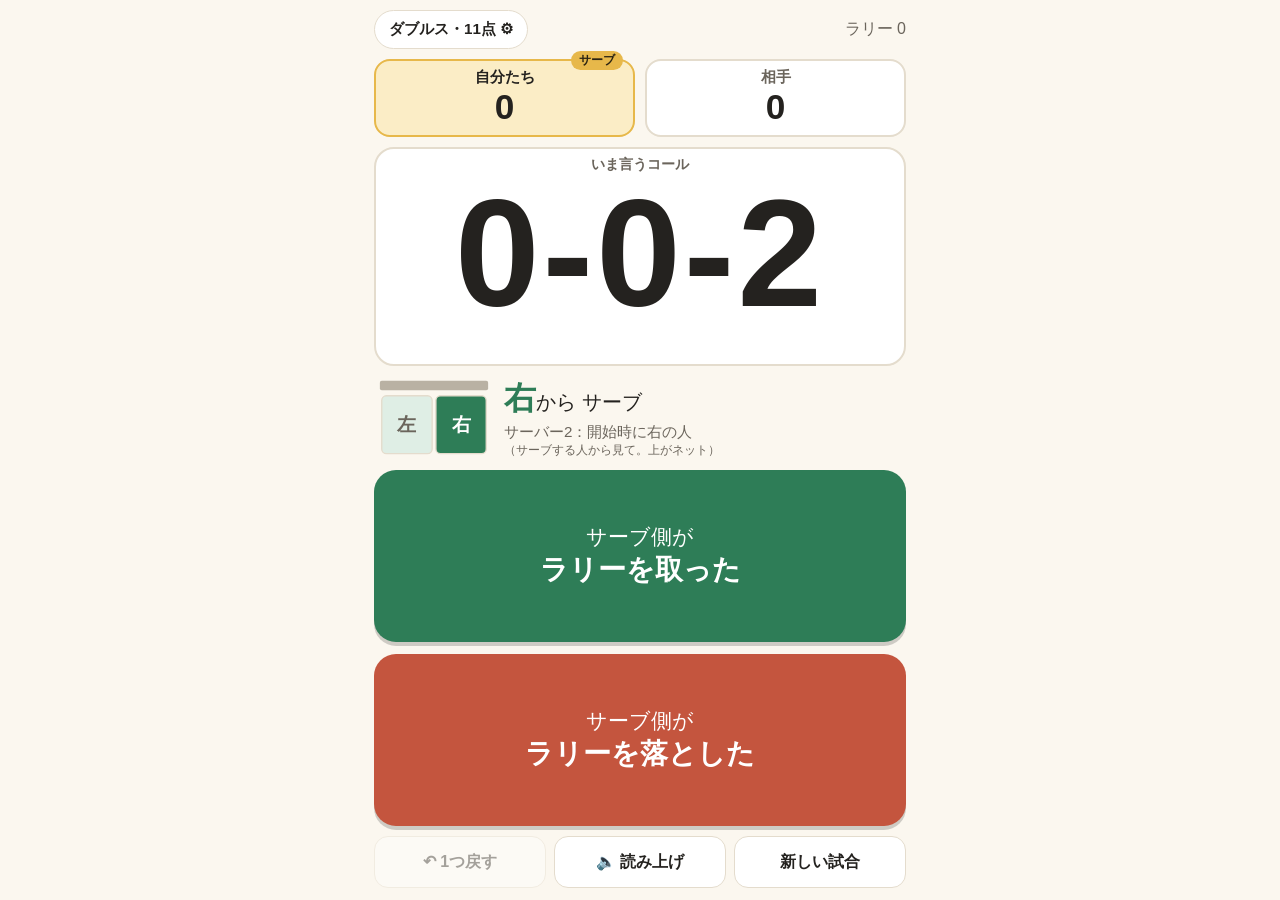
==== web/index.html @ 427618bc "Add web app screen, offline support, Pages workflow and docs Co-Authored-By: Claude Opus 5.5 <norepl" ====
<!doctype html>
<html lang="ja">
<head>
<meta charset="utf-8">
<meta name="viewport" content="width=device-width, initial-scale=1, viewport-fit=cover">
<title>得点コール</title>
<meta name="description" content="ピックルボールのサーブ前のコール（例 4-2-1）をボタンだけで数えて表示します。">
<meta name="theme-color" content="#fbf7ef">
<meta name="apple-mobile-web-app-capable" content="yes">
<meta name="mobile-web-app-capable" content="yes">
<meta name="apple-mobile-web-app-status-bar-style" content="default">
<meta name="apple-mobile-web-app-title" content="得点コール">
<meta name="format-detection" content="telephone=no">
<link rel="manifest" href="manifest.webmanifest">
<link rel="icon" href="icons/icon-192.png" type="image/png">
<link rel="apple-touch-icon" href="icons/apple-touch-icon.png">
<link rel="stylesheet" href="style.css">
</head>
<body>
<main class="app">
  <header class="top">
    <button id="rulesBtn" class="chip" type="button" aria-label="設定を開く"><span id="rulesText">ダブルス・11点</span><span aria-hidden="true"> ⚙︎</span></button>
    <span id="rallyCount" class="muted">ラリー 0</span>
  </header>

  <section class="teams" aria-label="チームの点">
    <div class="team" id="team0"><span class="team-name" id="teamName0">自分たち</span><span class="team-score" id="teamScore0">0</span><span class="serve-mark" aria-hidden="true">サーブ</span></div>
    <div class="team" id="team1"><span class="team-name" id="teamName1">相手</span><span class="team-score" id="teamScore1">0</span><span class="serve-mark" aria-hidden="true">サーブ</span></div>
  </section>

  <section class="callbox" aria-live="polite">
    <div class="call-label">いま言うコール</div>
    <div id="call" class="call">0-0-2</div>
    <div id="event" class="event">&nbsp;</div>
  </section>

  <section class="serve" aria-label="サーブする位置">
    <svg class="court" viewBox="0 0 120 84" aria-hidden="true">
      <rect x="2" y="2" width="116" height="10" rx="2" class="net"/>
      <rect id="courtLeft" x="4" y="18" width="54" height="62" rx="5" class="half"/>
      <rect id="courtRight" x="62" y="18" width="54" height="62" rx="5" class="half"/>
      <text id="labelLeft" x="31" y="56" class="half-label">左</text>
      <text id="labelRight" x="89" y="56" class="half-label">右</text>
    </svg>
    <div class="serve-text">
      <div><strong id="sideText" class="side">右</strong>から サーブ</div>
      <div id="serverText" class="muted small">はじめに右にいた人</div>
      <div class="muted tiny">（サーブする人から見て。上がネット）</div>
    </div>
  </section>

  <section class="buttons">
    <button id="wonBtn" class="big won" type="button">サーブ側が<br><b>ラリーを取った</b></button>
    <button id="lostBtn" class="big lost" type="button">サーブ側が<br><b>ラリーを落とした</b></button>
  </section>

  <footer class="bottom">
    <button id="undoBtn" class="sub" type="button">↶ 1つ戻す</button>
    <button id="speakBtn" class="sub" type="button" aria-pressed="false">🔈 読み上げ</button>
    <button id="newBtn" class="sub" type="button">新しい試合</button>
  </footer>
</main>

<div id="over" class="over" hidden>
  <div class="over-card" role="dialog" aria-modal="true" aria-labelledby="overTitle">
    <div class="over-small">ゲーム終了</div>
    <div id="overTitle" class="over-title">自分たちの勝ち</div>
    <div id="overScore" class="over-score">11-7</div>
    <div class="over-actions">
      <button id="overUndo" class="sub" type="button">↶ 1つ戻す</button>
      <button id="overNew" class="sub primary" type="button">新しい試合</button>
    </div>
  </div>
</div>

<dialog id="settings" class="sheet">
  <form method="dialog" id="settingsForm">
    <h2>設定</h2>
    <fieldset>
      <legend>人数</legend>
      <label><input type="radio" name="players" value="doubles"> ダブルス</label>
      <label><input type="radio" name="players" value="singles"> シングルス</label>
    </fieldset>
    <fieldset>
      <legend>得点のしかた</legend>
      <label><input type="radio" name="scoring" value="sideout"> サーブ側だけ得点（ふつう）</label>
      <label><input type="radio" name="scoring" value="rally"> 毎ラリー得点</label>
    </fieldset>
    <fieldset>
      <legend>勝ち</legend>
      <label><input type="radio" name="target" value="11"> 11点</label>
      <label><input type="radio" name="target" value="15"> 15点</label>
      <label><input type="radio" name="target" value="21"> 21点</label>
      <div class="row-gap"></div>
      <label><input type="radio" name="winBy" value="2"> 2点差（ふつう）</label>
      <label><input type="radio" name="winBy" value="1"> 1点差</label>
    </fieldset>
    <fieldset>
      <legend>最初にサーブするのは</legend>
      <label><input type="radio" name="firstServer" value="0"> 自分たち</label>
      <label><input type="radio" name="firstServer" value="1"> 相手</label>
    </fieldset>
    <p class="note">上の設定を変えると、新しい試合になります。</p>

    <fieldset>
      <legend>読み上げ</legend>
      <label><input type="radio" name="voice" value="off"> なし</label>
      <label><input type="radio" name="voice" value="ja"> 日本語</label>
      <label><input type="radio" name="voice" value="en"> 英語</label>
    </fieldset>
    <fieldset>
      <legend>そのほか</legend>
      <label><input type="checkbox" name="vibrate"> ボタンを押したら振動</label>
      <label><input type="checkbox" name="wakeLock"> 画面を消さない</label>
      <p id="deviceNote" class="note"></p>
    </fieldset>
    <div class="sheet-actions">
      <button value="cancel" class="sub" type="submit">やめる</button>
      <button value="save" class="sub primary" type="submit">決定</button>
    </div>
    <p class="note tiny">ルールは USA Pickleball 公式ルールブック 2026年版にもとづきます。データはこの端末の中だけに保存し、外には送りません。<br>おはぎきなこ工房 <span id="version"></span></p>
  </form>
</dialog>

<script type="module" src="app.js"></script>
</body>
</html>
---- web/style.css ----
:root {
  --bg: #fbf7ef;
  --card: #ffffff;
  --text: #24221f;
  --muted: #6b655c;
  --line: #e4dccd;
  --won: #2e7d57;
  --won-press: #24664a;
  --lost: #c4553e;
  --lost-press: #a64632;
  --accent: #e7b84a;
  --accent-soft: #fbedc6;
  --court: #dfeee5;
  --court-on: #2e7d57;
  --net: #b9b1a3;
  color-scheme: light;
}
@media (prefers-color-scheme: dark) {
  :root {
    --bg: #1c1b19;
    --card: #282623;
    --text: #f6f1e7;
    --muted: #b3ab9e;
    --line: #3d3a35;
    --won: #3d9a6d;
    --won-press: #2f7d57;
    --lost: #d0644c;
    --lost-press: #b0523d;
    --accent: #e7b84a;
    --accent-soft: #4a3f22;
    --court: #2c3a32;
    --court-on: #3d9a6d;
    --net: #6b655c;
    color-scheme: dark;
  }
}

* { box-sizing: border-box; }
html, body { margin: 0; height: 100%; }
body {
  background: var(--bg);
  color: var(--text);
  font-family: -apple-system, BlinkMacSystemFont, "Hiragino Sans", "Hiragino Kaku Gothic ProN", "Yu Gothic UI", "Meiryo", sans-serif;
  -webkit-text-size-adjust: 100%;
  -webkit-tap-highlight-color: transparent;
  touch-action: manipulation;
  overscroll-behavior: none;
}
button { font: inherit; color: inherit; cursor: pointer; touch-action: manipulation; }
.muted { color: var(--muted); }
.small { font-size: 0.95rem; }
.tiny { font-size: 0.78rem; }

.app {
  display: flex;
  flex-direction: column;
  gap: 10px;
  min-height: 100dvh;
  max-width: 560px;
  margin: 0 auto;
  padding: calc(env(safe-area-inset-top) + 10px) calc(env(safe-area-inset-right) + 14px) calc(env(safe-area-inset-bottom) + 12px) calc(env(safe-area-inset-left) + 14px);
  user-select: none;
  -webkit-user-select: none;
}

.top { display: flex; justify-content: space-between; align-items: center; }
.chip {
  border: 1.5px solid var(--line);
  background: var(--card);
  border-radius: 999px;
  padding: 8px 14px;
  font-size: 0.95rem;
  font-weight: 600;
}

.teams { display: grid; grid-template-columns: 1fr 1fr; gap: 10px; }
.team {
  position: relative;
  display: flex; flex-direction: column; align-items: center;
  background: var(--card);
  border: 2px solid var(--line);
  border-radius: 16px;
  padding: 6px 8px 8px;
}
.team-name { font-size: 0.95rem; font-weight: 700; color: var(--muted); }
.team-score { font-size: 2.2rem; font-weight: 800; line-height: 1.1; font-variant-numeric: tabular-nums; }
.serve-mark {
  visibility: hidden;
  position: absolute; top: -10px; right: 10px;
  background: var(--accent); color: #2b2412;
  font-size: 0.75rem; font-weight: 800;
  border-radius: 999px; padding: 1px 8px;
}
.team.serving { border-color: var(--accent); background: var(--accent-soft); }
.team.serving .team-name { color: var(--text); }
.team.serving .serve-mark { visibility: visible; }

.callbox {
  text-align: center;
  background: var(--card);
  border: 2px solid var(--line);
  border-radius: 20px;
  padding: 6px 8px 4px;
}
.call-label { font-size: 0.9rem; font-weight: 700; color: var(--muted); }
.call {
  font-size: min(26vw, 9.5rem);
  font-weight: 800;
  line-height: 1.05;
  letter-spacing: 0.02em;
  font-variant-numeric: tabular-nums;
}
.call.long { font-size: min(21vw, 8rem); }
.event { min-height: 1.6em; font-weight: 700; color: var(--won); font-size: 1.05rem; }
.event.change { color: var(--lost); }

.serve { display: flex; align-items: center; gap: 14px; padding: 0 4px; }
.court { width: 112px; flex: none; }
.court .net { fill: var(--net); }
.court .half { fill: var(--court); stroke: var(--line); stroke-width: 1.5; }
.court .half.on { fill: var(--court-on); }
.court .half-label { font-size: 20px; font-weight: 800; text-anchor: middle; fill: var(--muted); }
.court .half-label.on { fill: #fff; }
.serve-text { font-size: 1.25rem; line-height: 1.4; }
.side { font-size: 2rem; color: var(--won); }

.buttons { display: grid; grid-template-rows: 1fr 1fr; gap: 12px; flex: 1; min-height: 260px; }
.big {
  border: none;
  border-radius: 22px;
  color: #fff;
  font-size: 1.3rem;
  line-height: 1.35;
  box-shadow: 0 4px 0 rgba(0,0,0,0.18);
}
.big b { font-size: 1.75rem; }
.big.won { background: var(--won); }
.big.lost { background: var(--lost); }
.big.won:active { background: var(--won-press); transform: translateY(2px); box-shadow: 0 2px 0 rgba(0,0,0,0.18); }
.big.lost:active { background: var(--lost-press); transform: translateY(2px); box-shadow: 0 2px 0 rgba(0,0,0,0.18); }
.big:disabled { opacity: 0.4; }

.bottom { display: grid; grid-template-columns: 1fr 1fr 1fr; gap: 8px; }
.sub {
  border: 1.5px solid var(--line);
  background: var(--card);
  border-radius: 14px;
  padding: 12px 6px;
  font-size: 1rem;
  font-weight: 700;
  min-height: 52px;
}
.sub:active { transform: translateY(1px); }
.sub:disabled { opacity: 0.4; }
.sub.primary { background: var(--won); border-color: var(--won); color: #fff; }
.sub[aria-pressed="true"] { border-color: var(--accent); background: var(--accent-soft); }

.over {
  position: fixed; inset: 0;
  background: rgba(20, 18, 15, 0.55);
  display: flex; align-items: center; justify-content: center;
  padding: 20px;
}
.over[hidden] { display: none; }
.over-card {
  background: var(--card);
  border-radius: 24px;
  padding: 24px 20px 18px;
  width: min(100%, 420px);
  text-align: center;
}
.over-small { font-weight: 700; color: var(--muted); }
.over-title { font-size: 2rem; font-weight: 800; margin: 4px 0; }
.over-score { font-size: 3.4rem; font-weight: 800; font-variant-numeric: tabular-nums; }
.over-actions { display: grid; grid-template-columns: 1fr 1fr; gap: 10px; margin-top: 14px; }

.sheet {
  border: none;
  border-radius: 22px;
  padding: 0;
  width: min(calc(100% - 24px), 520px);
  max-height: calc(100dvh - 24px);
  background: var(--card);
  color: var(--text);
}
.sheet::backdrop { background: rgba(20, 18, 15, 0.5); }
.sheet form { padding: 18px 18px 14px; }
.sheet h2 { margin: 0 0 8px; font-size: 1.3rem; }
.sheet fieldset { border: none; border-top: 1px solid var(--line); margin: 0; padding: 10px 0 8px; }
.sheet legend { font-weight: 800; padding: 0; margin-bottom: 4px; float: left; width: 100%; }
.sheet label {
  display: inline-flex; align-items: center; gap: 6px;
  margin: 4px 14px 4px 0;
  font-size: 1.05rem;
  min-height: 36px;
}
.sheet input[type="radio"], .sheet input[type="checkbox"] { width: 22px; height: 22px; accent-color: var(--won); }
.row-gap { height: 0; flex-basis: 100%; }
.note { color: var(--muted); font-size: 0.88rem; margin: 6px 0; clear: both; }
.sheet-actions { display: grid; grid-template-columns: 1fr 1fr; gap: 10px; margin: 10px 0 6px; }

@media (max-height: 640px) {
  .call { font-size: min(20vw, 6.5rem); }
  .team-score { font-size: 1.7rem; }
  .buttons { min-height: 200px; }
  .court { width: 90px; }
}
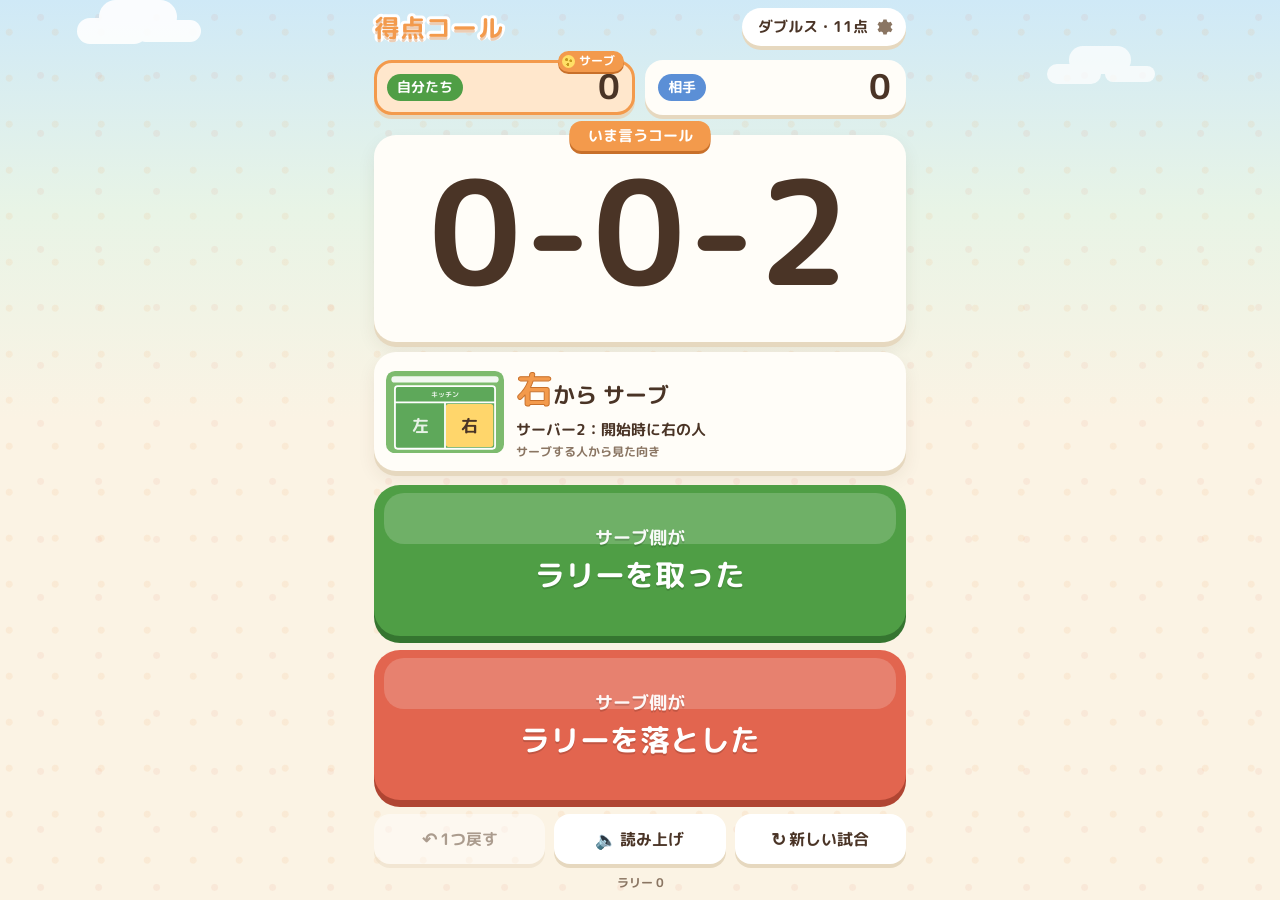
==== commit 64ea1aae: "Restyle the screen, read calls with English numbers, prepare VOICEVOX voices - Rounded font (M PLUS " ====
--- a/web/index.html
+++ b/web/index.html
@@ -5,7 +5,7 @@
 <meta name="viewport" content="width=device-width, initial-scale=1, viewport-fit=cover">
 <title>得点コール</title>
 <meta name="description" content="ピックルボールのサーブ前のコール（例 4-2-1）をボタンだけで数えて表示します。">
-<meta name="theme-color" content="#fbf7ef">
+<meta name="theme-color" content="#cfe9f7">
 <meta name="apple-mobile-web-app-capable" content="yes">
 <meta name="mobile-web-app-capable" content="yes">
 <meta name="apple-mobile-web-app-status-bar-style" content="default">
@@ -14,111 +14,151 @@
 <link rel="manifest" href="manifest.webmanifest">
 <link rel="icon" href="icons/icon-192.png" type="image/png">
 <link rel="apple-touch-icon" href="icons/apple-touch-icon.png">
+<link rel="preload" href="fonts/mplus-rounded-bold.woff2" as="font" type="font/woff2" crossorigin>
 <link rel="stylesheet" href="style.css">
 </head>
 <body>
+<div class="bg" aria-hidden="true">
+  <span class="cloud c1"></span><span class="cloud c2"></span>
+</div>
 <main class="app">
   <header class="top">
-    <button id="rulesBtn" class="chip" type="button" aria-label="設定を開く"><span id="rulesText">ダブルス・11点</span><span aria-hidden="true"> ⚙︎</span></button>
-    <span id="rallyCount" class="muted">ラリー 0</span>
+    <h1 class="logo">得点コール</h1>
+    <button id="rulesBtn" class="pill-btn" type="button" aria-label="設定を開く">
+      <span id="rulesText">ダブルス・11点</span>
+      <svg class="gear" viewBox="0 0 24 24" aria-hidden="true"><path d="M12 8.5a3.5 3.5 0 1 0 0 7 3.5 3.5 0 0 0 0-7Zm8.2 4.7-.1-2.4 2-1.6-2-3.4-2.4.8a8 8 0 0 0-2.1-1.2L15.2 3h-4l-.5 2.4a8 8 0 0 0-2.1 1.2l-2.4-.8-2 3.4 2 1.6-.1 1.2.1 1.2-2 1.6 2 3.4 2.4-.8a8 8 0 0 0 2.1 1.2l.5 2.4h4l.5-2.4a8 8 0 0 0 2.1-1.2l2.4.8 2-3.4-2-1.6Z"/></svg>
+    </button>
   </header>
 
   <section class="teams" aria-label="チームの点">
-    <div class="team" id="team0"><span class="team-name" id="teamName0">自分たち</span><span class="team-score" id="teamScore0">0</span><span class="serve-mark" aria-hidden="true">サーブ</span></div>
-    <div class="team" id="team1"><span class="team-name" id="teamName1">相手</span><span class="team-score" id="teamScore1">0</span><span class="serve-mark" aria-hidden="true">サーブ</span></div>
+    <div class="team t0" id="team0">
+      <span class="team-name" id="teamName0">自分たち</span>
+      <span class="team-score" id="teamScore0">0</span>
+      <span class="serve-mark" aria-hidden="true"><i class="ball"></i>サーブ</span>
+    </div>
+    <div class="team t1" id="team1">
+      <span class="team-name" id="teamName1">相手</span>
+      <span class="team-score" id="teamScore1">0</span>
+      <span class="serve-mark" aria-hidden="true"><i class="ball"></i>サーブ</span>
+    </div>
   </section>
 
-  <section class="callbox" aria-live="polite">
-    <div class="call-label">いま言うコール</div>
+  <section class="card callbox" aria-live="polite">
+    <div class="ribbon">いま言うコール</div>
     <div id="call" class="call">0-0-2</div>
-    <div id="event" class="event">&nbsp;</div>
+    <div class="event-row"><span id="event" class="event" hidden></span></div>
   </section>
 
-  <section class="serve" aria-label="サーブする位置">
-    <svg class="court" viewBox="0 0 120 84" aria-hidden="true">
-      <rect x="2" y="2" width="116" height="10" rx="2" class="net"/>
-      <rect id="courtLeft" x="4" y="18" width="54" height="62" rx="5" class="half"/>
-      <rect id="courtRight" x="62" y="18" width="54" height="62" rx="5" class="half"/>
-      <text id="labelLeft" x="31" y="56" class="half-label">左</text>
-      <text id="labelRight" x="89" y="56" class="half-label">右</text>
+  <section class="card serve" aria-label="サーブする位置">
+    <svg class="court" viewBox="0 0 132 92" aria-hidden="true">
+      <rect x="0" y="0" width="132" height="92" rx="10" class="court-bg"/>
+      <rect x="6" y="6" width="120" height="7" rx="3.5" class="net"/>
+      <rect x="10" y="17" width="112" height="70" rx="3" class="court-in"/>
+      <rect id="courtLeft" x="12" y="37" width="53" height="48" rx="3" class="box"/>
+      <rect id="courtRight" x="67" y="37" width="53" height="48" rx="3" class="box"/>
+      <line x1="10" y1="35" x2="122" y2="35" class="line"/>
+      <line x1="66" y1="35" x2="66" y2="87" class="line"/>
+      <text id="labelLeft" x="38.5" y="68" class="box-label">左</text>
+      <text id="labelRight" x="93.5" y="68" class="box-label">右</text>
+      <text x="66" y="29" class="kitchen-label">キッチン</text>
     </svg>
     <div class="serve-text">
-      <div><strong id="sideText" class="side">右</strong>から サーブ</div>
-      <div id="serverText" class="muted small">はじめに右にいた人</div>
-      <div class="muted tiny">（サーブする人から見て。上がネット）</div>
+      <div class="serve-main"><strong id="sideText" class="side">右</strong>から サーブ</div>
+      <div id="serverText" class="server-text">サーバー2：開始時に右の人</div>
+      <div class="hint">サーブする人から見た向き</div>
     </div>
   </section>
 
   <section class="buttons">
-    <button id="wonBtn" class="big won" type="button">サーブ側が<br><b>ラリーを取った</b></button>
-    <button id="lostBtn" class="big lost" type="button">サーブ側が<br><b>ラリーを落とした</b></button>
+    <button id="wonBtn" class="big won" type="button"><span class="big-sub">サーブ側が</span><span class="big-main">ラリーを取った</span></button>
+    <button id="lostBtn" class="big lost" type="button"><span class="big-sub">サーブ側が</span><span class="big-main">ラリーを落とした</span></button>
   </section>
 
   <footer class="bottom">
-    <button id="undoBtn" class="sub" type="button">↶ 1つ戻す</button>
-    <button id="speakBtn" class="sub" type="button" aria-pressed="false">🔈 読み上げ</button>
-    <button id="newBtn" class="sub" type="button">新しい試合</button>
+    <button id="undoBtn" class="soft" type="button"><span class="ico">↶</span>1つ戻す</button>
+    <button id="speakBtn" class="soft" type="button" aria-pressed="false"><span class="ico" id="speakIco">🔈</span><span id="speakText">読み上げ</span></button>
+    <button id="newBtn" class="soft" type="button"><span class="ico">↻</span>新しい試合</button>
   </footer>
+  <div id="rallyCount" class="rally-count">ラリー 0</div>
 </main>
 
 <div id="over" class="over" hidden>
   <div class="over-card" role="dialog" aria-modal="true" aria-labelledby="overTitle">
-    <div class="over-small">ゲーム終了</div>
+    <div class="over-banner">ゲームセット！</div>
     <div id="overTitle" class="over-title">自分たちの勝ち</div>
     <div id="overScore" class="over-score">11-7</div>
     <div class="over-actions">
-      <button id="overUndo" class="sub" type="button">↶ 1つ戻す</button>
-      <button id="overNew" class="sub primary" type="button">新しい試合</button>
+      <button id="overUndo" class="soft" type="button"><span class="ico">↶</span>1つ戻す</button>
+      <button id="overNew" class="soft primary" type="button">新しい試合</button>
     </div>
   </div>
 </div>
 
 <dialog id="settings" class="sheet">
   <form method="dialog" id="settingsForm">
-    <h2>設定</h2>
-    <fieldset>
-      <legend>人数</legend>
-      <label><input type="radio" name="players" value="doubles"> ダブルス</label>
-      <label><input type="radio" name="players" value="singles"> シングルス</label>
-    </fieldset>
-    <fieldset>
-      <legend>得点のしかた</legend>
-      <label><input type="radio" name="scoring" value="sideout"> サーブ側だけ得点（ふつう）</label>
-      <label><input type="radio" name="scoring" value="rally"> 毎ラリー得点</label>
-    </fieldset>
-    <fieldset>
-      <legend>勝ち</legend>
-      <label><input type="radio" name="target" value="11"> 11点</label>
-      <label><input type="radio" name="target" value="15"> 15点</label>
-      <label><input type="radio" name="target" value="21"> 21点</label>
-      <div class="row-gap"></div>
-      <label><input type="radio" name="winBy" value="2"> 2点差（ふつう）</label>
-      <label><input type="radio" name="winBy" value="1"> 1点差</label>
-    </fieldset>
-    <fieldset>
-      <legend>最初にサーブするのは</legend>
-      <label><input type="radio" name="firstServer" value="0"> 自分たち</label>
-      <label><input type="radio" name="firstServer" value="1"> 相手</label>
-    </fieldset>
-    <p class="note">上の設定を変えると、新しい試合になります。</p>
+    <div class="sheet-head">設定</div>
 
-    <fieldset>
-      <legend>読み上げ</legend>
-      <label><input type="radio" name="voice" value="off"> なし</label>
-      <label><input type="radio" name="voice" value="ja"> 日本語</label>
-      <label><input type="radio" name="voice" value="en"> 英語</label>
-    </fieldset>
-    <fieldset>
-      <legend>そのほか</legend>
-      <label><input type="checkbox" name="vibrate"> ボタンを押したら振動</label>
-      <label><input type="checkbox" name="wakeLock"> 画面を消さない</label>
+    <div class="group">
+      <div class="group-title">人数</div>
+      <div class="seg">
+        <label><input type="radio" name="players" value="doubles"><span>ダブルス</span></label>
+        <label><input type="radio" name="players" value="singles"><span>シングルス</span></label>
+      </div>
+    </div>
+    <div class="group">
+      <div class="group-title">得点のしかた</div>
+      <div class="seg">
+        <label><input type="radio" name="scoring" value="sideout"><span>サーブ側だけ<small>ふつう</small></span></label>
+        <label><input type="radio" name="scoring" value="rally"><span>毎ラリー</span></label>
+      </div>
+    </div>
+    <div class="group">
+      <div class="group-title">勝ち</div>
+      <div class="seg">
+        <label><input type="radio" name="target" value="11"><span>11点</span></label>
+        <label><input type="radio" name="target" value="15"><span>15点</span></label>
+        <label><input type="radio" name="target" value="21"><span>21点</span></label>
+      </div>
+      <div class="seg">
+        <label><input type="radio" name="winBy" value="2"><span>2点差<small>ふつう</small></span></label>
+        <label><input type="radio" name="winBy" value="1"><span>1点差</span></label>
+      </div>
+    </div>
+    <div class="group">
+      <div class="group-title">最初にサーブするのは</div>
+      <div class="seg">
+        <label><input type="radio" name="firstServer" value="0"><span>自分たち</span></label>
+        <label><input type="radio" name="firstServer" value="1"><span>相手</span></label>
+      </div>
+      <p class="note">ここまでの設定を変えると、新しい試合になります。</p>
+    </div>
+
+    <div class="group">
+      <div class="group-title">読み上げの声</div>
+      <div class="seg wrap" id="voiceChoices">
+        <label><input type="radio" name="voice" value="off"><span>なし</span></label>
+        <label><input type="radio" name="voice" value="ja"><span>端末の声</span></label>
+        <label><input type="radio" name="voice" value="en"><span>英語の声</span></label>
+      </div>
+      <p class="note">数字は英語で読みます（0-0-2 は「ゼロ・ゼロ・ツー」）。</p>
+    </div>
+    <div class="group">
+      <div class="group-title">そのほか</div>
+      <label class="check"><input type="checkbox" name="vibrate"><span>ボタンを押したら振動</span></label>
+      <label class="check"><input type="checkbox" name="wakeLock"><span>画面を消さない</span></label>
       <p id="deviceNote" class="note"></p>
-    </fieldset>
+    </div>
+
     <div class="sheet-actions">
-      <button value="cancel" class="sub" type="submit">やめる</button>
-      <button value="save" class="sub primary" type="submit">決定</button>
+      <button value="cancel" class="soft" type="submit">やめる</button>
+      <button value="save" class="soft primary" type="submit">決定</button>
     </div>
-    <p class="note tiny">ルールは USA Pickleball 公式ルールブック 2026年版にもとづきます。データはこの端末の中だけに保存し、外には送りません。<br>おはぎきなこ工房 <span id="version"></span></p>
+
+    <div class="about">
+      <p>ルールは USA Pickleball 公式ルールブック 2026年版にもとづきます。データはこの端末の中だけに保存し、外には送りません。</p>
+      <p id="credits">フォント：M PLUS Rounded 1c（SIL Open Font License 1.1）</p>
+      <p>おはぎきなこ工房 <span id="version"></span></p>
+    </div>
   </form>
 </dialog>
 
--- a/web/style.css
+++ b/web/style.css
@@ -1,207 +1,293 @@
+@font-face {
+  font-family: "MPRounded";
+  src: url("fonts/mplus-rounded-bold.woff2") format("woff2");
+  font-weight: 400 900;
+  font-display: swap;
+}
+
 :root {
-  --bg: #fbf7ef;
-  --card: #ffffff;
-  --text: #24221f;
-  --muted: #6b655c;
-  --line: #e4dccd;
-  --won: #2e7d57;
-  --won-press: #24664a;
-  --lost: #c4553e;
-  --lost-press: #a64632;
-  --accent: #e7b84a;
-  --accent-soft: #fbedc6;
-  --court: #dfeee5;
-  --court-on: #2e7d57;
-  --net: #b9b1a3;
+  --sky: #cfe9f7;
+  --sky2: #e8f4e6;
+  --cream: #fbf3e4;
+  --card: #fffdf8;
+  --lip: #e6d8bf;
+  --text: #4a3426;
+  --muted: #8a7562;
+  --orange: #f39a4c;
+  --orange-lip: #c8702a;
+  --orange-soft: #ffe7cc;
+  --green: #4f9e45;
+  --green-lip: #357530;
+  --red: #e2654f;
+  --red-lip: #b04532;
+  --t0: #4f9e45;
+  --t1: #5b8fd6;
+  --court: #7dbb6e;
+  --court-in: #5ea85a;
+  --box-on: #ffd66b;
   color-scheme: light;
 }
-@media (prefers-color-scheme: dark) {
-  :root {
-    --bg: #1c1b19;
-    --card: #282623;
-    --text: #f6f1e7;
-    --muted: #b3ab9e;
-    --line: #3d3a35;
-    --won: #3d9a6d;
-    --won-press: #2f7d57;
-    --lost: #d0644c;
-    --lost-press: #b0523d;
-    --accent: #e7b84a;
-    --accent-soft: #4a3f22;
-    --court: #2c3a32;
-    --court-on: #3d9a6d;
-    --net: #6b655c;
-    color-scheme: dark;
-  }
-}
 
 * { box-sizing: border-box; }
-html, body { margin: 0; height: 100%; }
+html, body { margin: 0; min-height: 100%; }
 body {
-  background: var(--bg);
+  background: var(--cream);
   color: var(--text);
-  font-family: -apple-system, BlinkMacSystemFont, "Hiragino Sans", "Hiragino Kaku Gothic ProN", "Yu Gothic UI", "Meiryo", sans-serif;
+  font-family: "MPRounded", "Hiragino Maru Gothic ProN", "Hiragino Sans", "Yu Gothic UI", "Meiryo", sans-serif;
+  font-weight: 700;
   -webkit-text-size-adjust: 100%;
   -webkit-tap-highlight-color: transparent;
   touch-action: manipulation;
   overscroll-behavior: none;
 }
 button { font: inherit; color: inherit; cursor: pointer; touch-action: manipulation; }
-.muted { color: var(--muted); }
-.small { font-size: 0.95rem; }
-.tiny { font-size: 0.78rem; }
+
+/* soft sky background with a sprinkle of dots */
+.bg {
+  position: fixed; inset: 0; z-index: -1; overflow: hidden;
+  background:
+    radial-gradient(circle at 20% 70%, rgba(243,154,76,0.10) 0 3px, transparent 4px) 0 0 / 46px 46px,
+    radial-gradient(circle at 70% 30%, rgba(226,101,79,0.08) 0 3px, transparent 4px) 0 0 / 58px 58px,
+    linear-gradient(180deg, var(--sky) 0, var(--sky2) 210px, var(--cream) 420px);
+}
+.cloud {
+  position: absolute; background: #fff; border-radius: 999px; opacity: 0.9;
+  box-shadow: 26px -14px 0 4px #fff, 56px 0 0 -2px #fff;
+}
+.cloud.c1 { width: 70px; height: 26px; top: 18px; left: 6%; }
+.cloud.c2 { width: 54px; height: 20px; top: 64px; right: 14%; opacity: 0.75; }
 
 .app {
-  display: flex;
-  flex-direction: column;
-  gap: 10px;
-  min-height: 100dvh;
-  max-width: 560px;
-  margin: 0 auto;
-  padding: calc(env(safe-area-inset-top) + 10px) calc(env(safe-area-inset-right) + 14px) calc(env(safe-area-inset-bottom) + 12px) calc(env(safe-area-inset-left) + 14px);
-  user-select: none;
-  -webkit-user-select: none;
-}
-
-.top { display: flex; justify-content: space-between; align-items: center; }
-.chip {
-  border: 1.5px solid var(--line);
+  display: flex; flex-direction: column; gap: 10px;
+  min-height: 100dvh; max-width: 560px; margin: 0 auto;
+  padding: calc(env(safe-area-inset-top) + 8px) calc(env(safe-area-inset-right) + 14px) calc(env(safe-area-inset-bottom) + 8px) calc(env(safe-area-inset-left) + 14px);
+  user-select: none; -webkit-user-select: none;
+}
+
+/* header */
+.top { display: flex; justify-content: space-between; align-items: center; gap: 8px; }
+.logo {
+  margin: 0; font-size: 1.55rem; font-weight: 900; letter-spacing: 0.04em;
+  color: var(--orange);
+  -webkit-text-stroke: 6px #fff; paint-order: stroke fill;
+  text-shadow: 0 3px 0 rgba(200,112,42,0.35);
+}
+.pill-btn {
+  display: inline-flex; align-items: center; gap: 6px;
+  border: none; background: #fff; border-radius: 999px;
+  padding: 8px 12px 8px 16px; font-size: 0.95rem; font-weight: 800;
+  box-shadow: 0 4px 0 var(--lip);
+}
+.pill-btn:active { transform: translateY(3px); box-shadow: 0 1px 0 var(--lip); }
+.gear { width: 20px; height: 20px; fill: var(--muted); }
+
+/* cards */
+.card {
+  position: relative;
   background: var(--card);
-  border-radius: 999px;
-  padding: 8px 14px;
-  font-size: 0.95rem;
-  font-weight: 600;
-}
-
-.teams { display: grid; grid-template-columns: 1fr 1fr; gap: 10px; }
+  border-radius: 22px;
+  box-shadow: 0 5px 0 var(--lip), 0 8px 18px rgba(74,52,38,0.08);
+}
+
+.teams { display: grid; grid-template-columns: 1fr 1fr; gap: 10px; margin-top: 4px; }
 .team {
   position: relative;
-  display: flex; flex-direction: column; align-items: center;
+  display: flex; align-items: center; justify-content: space-between;
   background: var(--card);
-  border: 2px solid var(--line);
-  border-radius: 16px;
-  padding: 6px 8px 8px;
-}
-.team-name { font-size: 0.95rem; font-weight: 700; color: var(--muted); }
-.team-score { font-size: 2.2rem; font-weight: 800; line-height: 1.1; font-variant-numeric: tabular-nums; }
+  border: 3px solid transparent;
+  border-radius: 18px;
+  padding: 6px 12px 6px 10px;
+  box-shadow: 0 4px 0 var(--lip);
+}
+.team-name {
+  font-size: 0.9rem; font-weight: 800; color: #fff;
+  border-radius: 999px; padding: 3px 10px;
+}
+.t0 .team-name { background: var(--t0); }
+.t1 .team-name { background: var(--t1); }
+.team-score { font-size: 2.1rem; font-weight: 900; line-height: 1.1; font-variant-numeric: tabular-nums; }
 .serve-mark {
   visibility: hidden;
-  position: absolute; top: -10px; right: 10px;
-  background: var(--accent); color: #2b2412;
-  font-size: 0.75rem; font-weight: 800;
-  border-radius: 999px; padding: 1px 8px;
-}
-.team.serving { border-color: var(--accent); background: var(--accent-soft); }
-.team.serving .team-name { color: var(--text); }
+  position: absolute; top: -12px; right: 8px;
+  display: inline-flex; align-items: center; gap: 4px;
+  background: var(--orange); color: #fff;
+  font-size: 0.72rem; font-weight: 900;
+  border-radius: 999px; padding: 2px 9px 2px 4px;
+  box-shadow: 0 2px 0 var(--orange-lip);
+}
+.ball {
+  display: inline-block; width: 13px; height: 13px; border-radius: 50%;
+  background: radial-gradient(circle at 35% 35%, #c69a1f 0 1.3px, transparent 1.6px),
+              radial-gradient(circle at 68% 45%, #c69a1f 0 1.3px, transparent 1.6px),
+              radial-gradient(circle at 45% 72%, #c69a1f 0 1.3px, transparent 1.6px),
+              #ffe066;
+}
+.team.serving { border-color: var(--orange); background: var(--orange-soft); }
 .team.serving .serve-mark { visibility: visible; }
 
-.callbox {
-  text-align: center;
-  background: var(--card);
-  border: 2px solid var(--line);
-  border-radius: 20px;
-  padding: 6px 8px 4px;
-}
-.call-label { font-size: 0.9rem; font-weight: 700; color: var(--muted); }
+/* the call */
+.callbox { text-align: center; padding: 20px 8px 6px; margin-top: 10px; }
+.ribbon {
+  position: absolute; top: -14px; left: 50%; transform: translateX(-50%);
+  background: var(--orange); color: #fff;
+  font-size: 0.95rem; font-weight: 900; white-space: nowrap;
+  padding: 4px 18px; border-radius: 12px;
+  box-shadow: 0 3px 0 var(--orange-lip);
+}
 .call {
-  font-size: min(26vw, 9.5rem);
-  font-weight: 800;
+  font-size: min(25vw, 9rem);
+  font-weight: 900;
   line-height: 1.05;
-  letter-spacing: 0.02em;
+  letter-spacing: 0.01em;
   font-variant-numeric: tabular-nums;
 }
-.call.long { font-size: min(21vw, 8rem); }
-.event { min-height: 1.6em; font-weight: 700; color: var(--won); font-size: 1.05rem; }
-.event.change { color: var(--lost); }
-
-.serve { display: flex; align-items: center; gap: 14px; padding: 0 4px; }
-.court { width: 112px; flex: none; }
-.court .net { fill: var(--net); }
-.court .half { fill: var(--court); stroke: var(--line); stroke-width: 1.5; }
-.court .half.on { fill: var(--court-on); }
-.court .half-label { font-size: 20px; font-weight: 800; text-anchor: middle; fill: var(--muted); }
-.court .half-label.on { fill: #fff; }
-.serve-text { font-size: 1.25rem; line-height: 1.4; }
-.side { font-size: 2rem; color: var(--won); }
-
-.buttons { display: grid; grid-template-rows: 1fr 1fr; gap: 12px; flex: 1; min-height: 260px; }
+.call { white-space: nowrap; }
+.call.len6 { font-size: min(20vw, 7.4rem); }
+.call.len7 { font-size: min(17vw, 6.4rem); }
+.call.len8 { font-size: min(15vw, 5.6rem); }
+.call.bump { animation: bump 0.25s ease-out; }
+@keyframes bump { 0% { transform: scale(0.94); } 60% { transform: scale(1.03); } 100% { transform: scale(1); } }
+.event-row { min-height: 30px; display: flex; justify-content: center; align-items: center; }
+.event {
+  display: inline-block;
+  font-size: 0.95rem; font-weight: 900;
+  color: #fff; background: var(--green);
+  border-radius: 999px; padding: 3px 14px;
+  animation: pop 0.3s ease-out;
+}
+.event[hidden] { display: none; }
+.event.change { background: var(--red); }
+.event.info { background: var(--muted); }
+@keyframes pop { 0% { transform: scale(0.6); opacity: 0; } 70% { transform: scale(1.08); opacity: 1; } 100% { transform: scale(1); } }
+
+/* serve position */
+.serve { display: flex; align-items: center; gap: 12px; padding: 10px 12px; }
+.court { width: 118px; flex: none; }
+.court-bg { fill: var(--court); }
+.court-in { fill: var(--court-in); stroke: #fff; stroke-width: 2; }
+.net { fill: #fff; opacity: 0.9; }
+.line { stroke: #fff; stroke-width: 2; }
+.box { fill: transparent; transition: fill 0.2s; }
+.box.on { fill: var(--box-on); }
+.box-label { font-family: inherit; font-size: 19px; font-weight: 900; text-anchor: middle; fill: rgba(255,255,255,0.85); }
+.box-label.on { fill: var(--text); }
+.kitchen-label { font-family: inherit; font-size: 8px; font-weight: 800; text-anchor: middle; fill: rgba(255,255,255,0.85); }
+.serve-text { min-width: 0; }
+.serve-main { font-size: 1.35rem; font-weight: 900; }
+.side { font-size: 2.3rem; color: var(--orange); -webkit-text-stroke: 1px var(--orange-lip); }
+.server-text { font-size: 0.95rem; color: var(--text); margin-top: 2px; }
+.hint { font-size: 0.75rem; color: var(--muted); margin-top: 2px; }
+
+/* big buttons */
+.buttons { display: grid; grid-template-rows: 1fr 1fr; gap: 14px; flex: 1; min-height: 250px; margin-top: 4px; }
 .big {
-  border: none;
-  border-radius: 22px;
-  color: #fff;
-  font-size: 1.3rem;
-  line-height: 1.35;
-  box-shadow: 0 4px 0 rgba(0,0,0,0.18);
-}
-.big b { font-size: 1.75rem; }
-.big.won { background: var(--won); }
-.big.lost { background: var(--lost); }
-.big.won:active { background: var(--won-press); transform: translateY(2px); box-shadow: 0 2px 0 rgba(0,0,0,0.18); }
-.big.lost:active { background: var(--lost-press); transform: translateY(2px); box-shadow: 0 2px 0 rgba(0,0,0,0.18); }
-.big:disabled { opacity: 0.4; }
-
-.bottom { display: grid; grid-template-columns: 1fr 1fr 1fr; gap: 8px; }
-.sub {
-  border: 1.5px solid var(--line);
-  background: var(--card);
-  border-radius: 14px;
-  padding: 12px 6px;
-  font-size: 1rem;
-  font-weight: 700;
-  min-height: 52px;
-}
-.sub:active { transform: translateY(1px); }
-.sub:disabled { opacity: 0.4; }
-.sub.primary { background: var(--won); border-color: var(--won); color: #fff; }
-.sub[aria-pressed="true"] { border-color: var(--accent); background: var(--accent-soft); }
-
+  position: relative; overflow: hidden;
+  display: flex; flex-direction: column; align-items: center; justify-content: center; gap: 2px;
+  border: none; border-radius: 26px; color: #fff;
+  text-shadow: 0 2px 0 rgba(0,0,0,0.15);
+}
+.big::before {
+  content: ""; position: absolute; left: 10px; right: 10px; top: 8px; height: 34%;
+  border-radius: 20px; background: rgba(255,255,255,0.18);
+}
+.big-sub { font-size: 1.15rem; font-weight: 800; opacity: 0.95; }
+.big-main { font-size: 1.85rem; font-weight: 900; }
+.big.won { background: var(--green); box-shadow: 0 7px 0 var(--green-lip); }
+.big.lost { background: var(--red); box-shadow: 0 7px 0 var(--red-lip); }
+.big:active { transform: translateY(5px); }
+.big.won:active { box-shadow: 0 2px 0 var(--green-lip); }
+.big.lost:active { box-shadow: 0 2px 0 var(--red-lip); }
+.big:disabled { filter: grayscale(0.6); opacity: 0.45; }
+
+/* small buttons */
+.bottom { display: grid; grid-template-columns: 1fr 1fr 1fr; gap: 9px; margin-top: 4px; }
+.soft {
+  display: inline-flex; align-items: center; justify-content: center; gap: 5px;
+  border: none; background: #fff; border-radius: 16px;
+  padding: 11px 6px; min-height: 50px;
+  font-size: 0.98rem; font-weight: 800; white-space: nowrap;
+  box-shadow: 0 4px 0 var(--lip);
+}
+.bottom .soft { font-size: clamp(0.8rem, 3.9vw, 0.98rem); gap: 3px; padding: 11px 4px; }
+.soft:active { transform: translateY(3px); box-shadow: 0 1px 0 var(--lip); }
+.soft:disabled { opacity: 0.45; }
+.soft.primary { background: var(--orange); color: #fff; box-shadow: 0 4px 0 var(--orange-lip); }
+.soft.primary:active { box-shadow: 0 1px 0 var(--orange-lip); }
+.soft[aria-pressed="true"] { background: var(--orange-soft); }
+.ico { font-size: 1.1rem; }
+.rally-count { text-align: center; font-size: 0.78rem; color: var(--muted); }
+
+/* game over */
 .over {
-  position: fixed; inset: 0;
-  background: rgba(20, 18, 15, 0.55);
-  display: flex; align-items: center; justify-content: center;
-  padding: 20px;
+  position: fixed; inset: 0; z-index: 10;
+  background: rgba(74, 52, 38, 0.45);
+  display: flex; align-items: center; justify-content: center; padding: 20px;
 }
 .over[hidden] { display: none; }
 .over-card {
-  background: var(--card);
-  border-radius: 24px;
-  padding: 24px 20px 18px;
-  width: min(100%, 420px);
-  text-align: center;
-}
-.over-small { font-weight: 700; color: var(--muted); }
-.over-title { font-size: 2rem; font-weight: 800; margin: 4px 0; }
-.over-score { font-size: 3.4rem; font-weight: 800; font-variant-numeric: tabular-nums; }
-.over-actions { display: grid; grid-template-columns: 1fr 1fr; gap: 10px; margin-top: 14px; }
-
+  position: relative;
+  background: var(--card); border-radius: 26px;
+  padding: 34px 18px 18px; width: min(100%, 400px); text-align: center;
+  box-shadow: 0 6px 0 var(--lip);
+  animation: pop 0.35s ease-out;
+}
+.over-banner {
+  position: absolute; top: -20px; left: 50%; transform: translateX(-50%) rotate(-3deg);
+  background: var(--orange); color: #fff; white-space: nowrap;
+  font-size: 1.5rem; font-weight: 900; padding: 6px 22px; border-radius: 14px;
+  box-shadow: 0 4px 0 var(--orange-lip);
+}
+.over-title { font-size: 1.8rem; font-weight: 900; margin: 8px 0 0; }
+.over-score { font-size: 3.6rem; font-weight: 900; font-variant-numeric: tabular-nums; color: var(--orange); }
+.over-actions { display: grid; grid-template-columns: 1fr 1fr; gap: 10px; margin-top: 10px; }
+
+/* settings */
 .sheet {
-  border: none;
-  border-radius: 22px;
-  padding: 0;
-  width: min(calc(100% - 24px), 520px);
-  max-height: calc(100dvh - 24px);
-  background: var(--card);
-  color: var(--text);
-}
-.sheet::backdrop { background: rgba(20, 18, 15, 0.5); }
-.sheet form { padding: 18px 18px 14px; }
-.sheet h2 { margin: 0 0 8px; font-size: 1.3rem; }
-.sheet fieldset { border: none; border-top: 1px solid var(--line); margin: 0; padding: 10px 0 8px; }
-.sheet legend { font-weight: 800; padding: 0; margin-bottom: 4px; float: left; width: 100%; }
-.sheet label {
-  display: inline-flex; align-items: center; gap: 6px;
-  margin: 4px 14px 4px 0;
-  font-size: 1.05rem;
-  min-height: 36px;
-}
-.sheet input[type="radio"], .sheet input[type="checkbox"] { width: 22px; height: 22px; accent-color: var(--won); }
-.row-gap { height: 0; flex-basis: 100%; }
-.note { color: var(--muted); font-size: 0.88rem; margin: 6px 0; clear: both; }
-.sheet-actions { display: grid; grid-template-columns: 1fr 1fr; gap: 10px; margin: 10px 0 6px; }
-
-@media (max-height: 640px) {
-  .call { font-size: min(20vw, 6.5rem); }
+  border: none; border-radius: 26px; padding: 0;
+  width: min(calc(100% - 20px), 520px); max-height: calc(100dvh - 20px);
+  background: var(--cream); color: var(--text);
+}
+.sheet::backdrop { background: rgba(74, 52, 38, 0.45); }
+.sheet form { padding: 0 14px 14px; }
+.sheet-head {
+  position: sticky; top: 0; z-index: 1;
+  margin: 0 -14px 6px; padding: 14px; text-align: center;
+  background: var(--orange); color: #fff; font-size: 1.25rem; font-weight: 900;
+}
+.group { background: var(--card); border-radius: 18px; padding: 10px 12px; margin: 10px 0; box-shadow: 0 3px 0 var(--lip); }
+.group-title { font-size: 0.95rem; font-weight: 900; margin-bottom: 6px; }
+.seg { display: flex; gap: 6px; margin: 4px 0; }
+.seg.wrap { flex-wrap: wrap; }
+.seg label { flex: 1 1 0; min-width: 0; }
+.seg.wrap label { flex: 1 1 30%; }
+.seg input, .check input { position: absolute; opacity: 0; pointer-events: none; }
+.seg span {
+  display: flex; flex-direction: column; align-items: center; justify-content: center;
+  min-height: 46px; padding: 4px 6px; text-align: center;
+  border-radius: 14px; background: #f2e9d8; color: var(--muted);
+  font-size: 0.98rem; font-weight: 800; line-height: 1.2;
+}
+.seg span small { font-size: 0.7rem; font-weight: 800; }
+.seg input:checked + span { background: var(--orange); color: #fff; box-shadow: 0 3px 0 var(--orange-lip); }
+.seg input:focus-visible + span, .check input:focus-visible + span { outline: 3px solid var(--t1); }
+.check { display: flex; align-items: center; min-height: 44px; }
+.check span { display: flex; align-items: center; gap: 10px; font-size: 1rem; }
+.check span::before {
+  content: ""; width: 26px; height: 26px; flex: none; border-radius: 8px;
+  background: #f2e9d8; box-shadow: inset 0 2px 0 rgba(0,0,0,0.06);
+}
+.check input:checked + span::before {
+  background: var(--green) url("data:image/svg+xml,%3Csvg xmlns='http://www.w3.org/2000/svg' viewBox='0 0 24 24'%3E%3Cpath d='M5 12.5l4.5 4.5L19 7.5' fill='none' stroke='white' stroke-width='3.2' stroke-linecap='round' stroke-linejoin='round'/%3E%3C/svg%3E") center / 20px no-repeat;
+}
+.note { color: var(--muted); font-size: 0.8rem; margin: 6px 2px 0; font-weight: 700; }
+.sheet-actions { display: grid; grid-template-columns: 1fr 1fr; gap: 10px; margin: 14px 0 6px; }
+.about { font-size: 0.75rem; color: var(--muted); font-weight: 700; padding: 4px 4px 0; }
+.about p { margin: 6px 0; }
+
+@media (max-height: 700px) {
+  .call { font-size: min(20vw, 6.4rem); }
   .team-score { font-size: 1.7rem; }
   .buttons { min-height: 200px; }
-  .court { width: 90px; }
-}
+  .court { width: 96px; }
+  .big-main { font-size: 1.6rem; }
+}
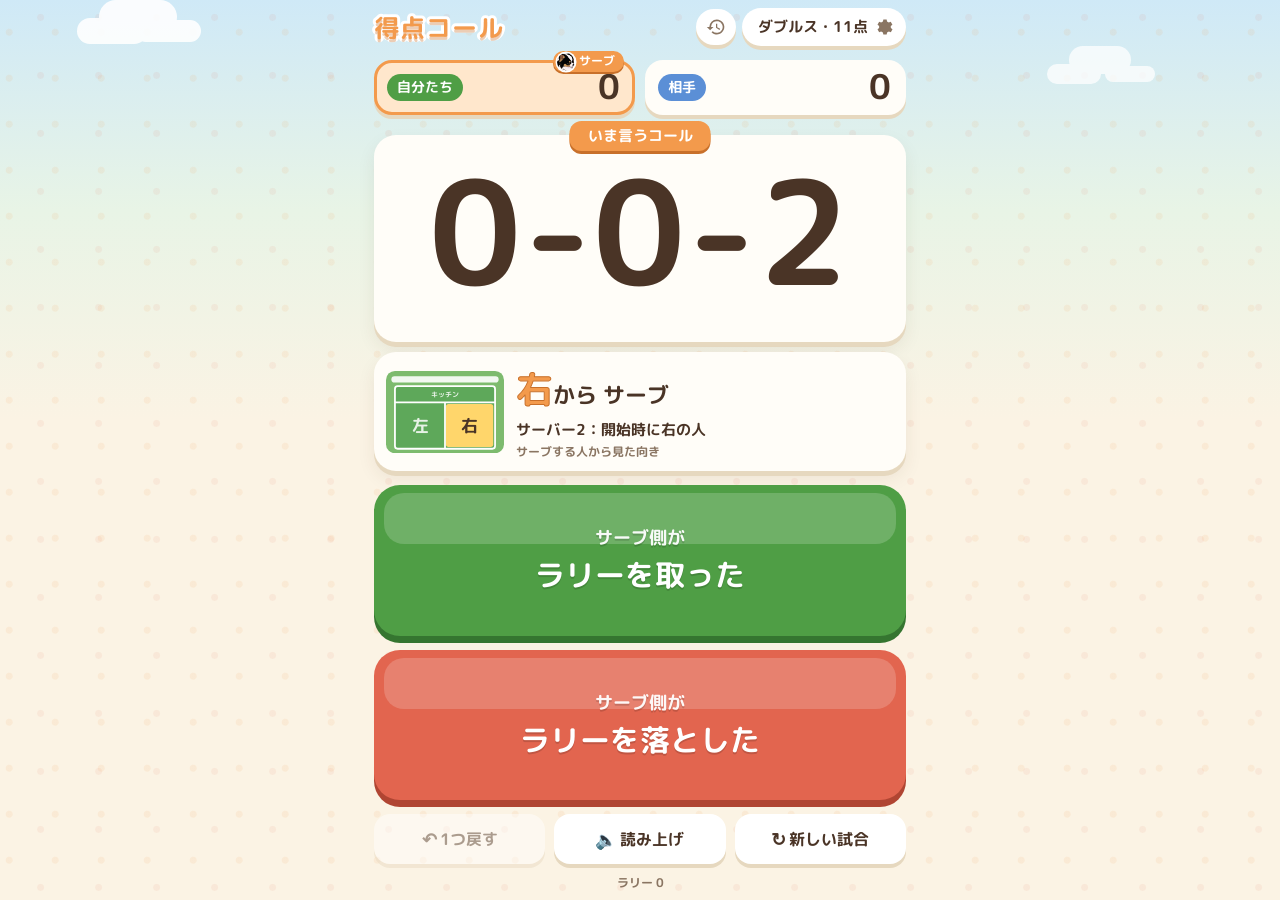
==== commit f2d2453b: "Add game history, Kobo dogs in reward spots, and the Gemini icon prompt - Keep up to 30 finished or " ====
--- a/web/index.html
+++ b/web/index.html
@@ -24,6 +24,9 @@
 <main class="app">
   <header class="top">
     <h1 class="logo">得点コール</h1>
+    <button id="historyBtn" class="pill-btn icon-only" type="button" aria-label="試合の履歴">
+      <svg class="gear" viewBox="0 0 24 24" aria-hidden="true"><path d="M13 3a9 9 0 0 0-9 9H1l3.9 3.9L9 12H6a7 7 0 1 1 2.05 4.95l-1.42 1.42A9 9 0 1 0 13 3Zm-1 5v5l4.25 2.52.77-1.28-3.52-2.09V8H12Z"/></svg>
+    </button>
     <button id="rulesBtn" class="pill-btn" type="button" aria-label="設定を開く">
       <span id="rulesText">ダブルス・11点</span>
       <svg class="gear" viewBox="0 0 24 24" aria-hidden="true"><path d="M12 8.5a3.5 3.5 0 1 0 0 7 3.5 3.5 0 0 0 0-7Zm8.2 4.7-.1-2.4 2-1.6-2-3.4-2.4.8a8 8 0 0 0-2.1-1.2L15.2 3h-4l-.5 2.4a8 8 0 0 0-2.1 1.2l-2.4-.8-2 3.4 2 1.6-.1 1.2.1 1.2-2 1.6 2 3.4 2.4-.8a8 8 0 0 0 2.1 1.2l.5 2.4h4l.5-2.4a8 8 0 0 0 2.1-1.2l2.4.8 2-3.4-2-1.6Z"/></svg>
@@ -34,12 +37,12 @@
     <div class="team t0" id="team0">
       <span class="team-name" id="teamName0">自分たち</span>
       <span class="team-score" id="teamScore0">0</span>
-      <span class="serve-mark" aria-hidden="true"><i class="ball"></i>サーブ</span>
+      <span class="serve-mark" aria-hidden="true"><img class="dogface" src="img/dogs/ohagi_face.png" alt="">サーブ</span>
     </div>
     <div class="team t1" id="team1">
       <span class="team-name" id="teamName1">相手</span>
       <span class="team-score" id="teamScore1">0</span>
-      <span class="serve-mark" aria-hidden="true"><i class="ball"></i>サーブ</span>
+      <span class="serve-mark" aria-hidden="true"><img class="dogface" src="img/dogs/ohagi_face.png" alt="">サーブ</span>
     </div>
   </section>
 
@@ -85,6 +88,7 @@
 <div id="over" class="over" hidden>
   <div class="over-card" role="dialog" aria-modal="true" aria-labelledby="overTitle">
     <div class="over-banner">ゲームセット！</div>
+    <img id="overDog" class="over-dog" src="img/dogs/ohagi.png" alt="">
     <div id="overTitle" class="over-title">自分たちの勝ち</div>
     <div id="overScore" class="over-score">11-7</div>
     <div class="over-actions">
@@ -157,9 +161,21 @@
     <div class="about">
       <p>ルールは USA Pickleball 公式ルールブック 2026年版にもとづきます。データはこの端末の中だけに保存し、外には送りません。</p>
       <p id="credits">フォント：M PLUS Rounded 1c（SIL Open Font License 1.1）</p>
-      <p>おはぎきなこ工房 <span id="version"></span></p>
+      <p class="kobo"><img src="img/dogs/ohagi.png" alt=""><img src="img/dogs/kinako.png" alt=""><span>おはぎきなこ工房 <span id="version"></span></span></p>
     </div>
   </form>
+</dialog>
+
+<dialog id="history" class="sheet">
+  <div class="sheet-head">試合の履歴</div>
+  <div class="history-body">
+    <p class="note">終わった試合と、途中でやめた試合を新しい順に最大30件まで、この端末に残します。試合を押すと、ラリーごとのコール（サーブ側の点から言う形）を確かめられます。</p>
+    <div id="historyList"></div>
+    <div class="sheet-actions">
+      <button id="historyClear" class="soft" type="button">履歴を消す</button>
+      <button id="historyClose" class="soft primary" type="button">閉じる</button>
+    </div>
+  </div>
 </dialog>
 
 <script type="module" src="app.js"></script>
--- a/web/style.css
+++ b/web/style.css
@@ -115,13 +115,6 @@
   border-radius: 999px; padding: 2px 9px 2px 4px;
   box-shadow: 0 2px 0 var(--orange-lip);
 }
-.ball {
-  display: inline-block; width: 13px; height: 13px; border-radius: 50%;
-  background: radial-gradient(circle at 35% 35%, #c69a1f 0 1.3px, transparent 1.6px),
-              radial-gradient(circle at 68% 45%, #c69a1f 0 1.3px, transparent 1.6px),
-              radial-gradient(circle at 45% 72%, #c69a1f 0 1.3px, transparent 1.6px),
-              #ffe066;
-}
 .team.serving { border-color: var(--orange); background: var(--orange-soft); }
 .team.serving .serve-mark { visibility: visible; }
 
@@ -291,3 +284,51 @@
   .court { width: 96px; }
   .big-main { font-size: 1.6rem; }
 }
+
+/* ---- dogs (Ohagi Kinako Kobo) ---- */
+.dogface {
+  width: 18px; height: 18px; border-radius: 50%;
+  background: #fff; object-fit: cover; margin: -2px 0;
+  box-shadow: 0 0 0 1.5px #fff;
+}
+.over-dog {
+  display: block; height: 104px; width: auto; margin: 6px auto -4px;
+  animation: hop 0.9s ease-in-out infinite;
+  filter: drop-shadow(0 6px 4px rgba(74,52,38,0.18));
+}
+@keyframes hop {
+  0%, 100% { transform: translateY(0) rotate(-2deg); }
+  45% { transform: translateY(-14px) rotate(3deg); }
+  60% { transform: translateY(-10px) rotate(2deg); }
+}
+.kobo { display: flex; align-items: flex-end; gap: 4px; }
+.kobo img { height: 40px; width: auto; }
+.kobo span { margin-left: 6px; padding-bottom: 4px; }
+
+/* ---- history ---- */
+.pill-btn.icon-only { padding: 8px 10px; margin-left: auto; }
+.top { gap: 6px; }
+.history-body { padding: 0 14px 14px; }
+.hist-item { background: var(--card); border-radius: 16px; margin: 10px 0; box-shadow: 0 3px 0 var(--lip); }
+.hist-item summary {
+  list-style: none; cursor: pointer;
+  display: grid; grid-template-columns: 1fr auto; gap: 2px 8px; align-items: center;
+  padding: 10px 12px;
+}
+.hist-item summary::-webkit-details-marker { display: none; }
+.hist-when { font-size: 0.8rem; color: var(--muted); }
+.hist-rules { font-size: 0.8rem; color: var(--muted); text-align: right; }
+.hist-result { font-size: 1.05rem; font-weight: 900; }
+.hist-score { font-size: 1.5rem; font-weight: 900; text-align: right; font-variant-numeric: tabular-nums; color: var(--orange); }
+.hist-item.unfinished .hist-score { color: var(--muted); }
+.hist-rows { margin: 0; padding: 0 12px 12px; list-style: none; font-variant-numeric: tabular-nums; }
+.hist-rows li {
+  display: grid; grid-template-columns: 1.6em 4.2em 1fr; gap: 4px; align-items: center;
+  padding: 5px 0; border-top: 1px dashed var(--lip); font-size: 0.92rem;
+}
+.hist-rows .n { color: var(--muted); font-size: 0.8rem; }
+.hist-rows .c { font-weight: 900; }
+.hist-rows .r { font-size: 0.84rem; }
+.hist-rows .r.w { color: var(--green); }
+.hist-rows .r.l { color: var(--red); }
+.hist-empty { text-align: center; color: var(--muted); padding: 24px 0; }
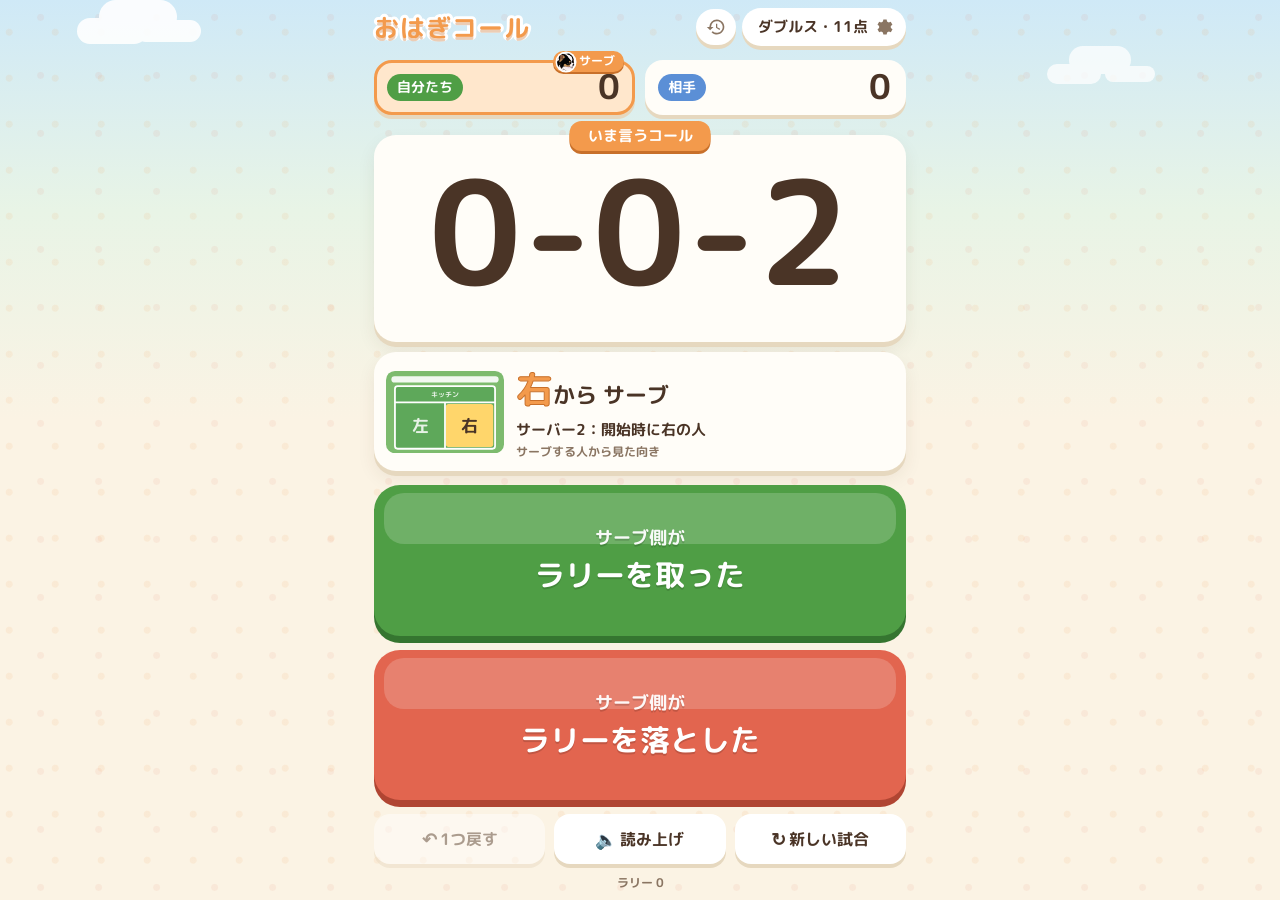
==== commit 4414f3cb: "Name the app: おはぎのピックルボールコール (home screen: おはぎコール) Co-Authored-By: Claude Opus 5.5 <noreply@anthropi" ====
--- a/web/index.html
+++ b/web/index.html
@@ -3,13 +3,13 @@
 <head>
 <meta charset="utf-8">
 <meta name="viewport" content="width=device-width, initial-scale=1, viewport-fit=cover">
-<title>得点コール</title>
+<title>おはぎコール</title>
 <meta name="description" content="ピックルボールのサーブ前のコール（例 4-2-1）をボタンだけで数えて表示します。">
 <meta name="theme-color" content="#cfe9f7">
 <meta name="apple-mobile-web-app-capable" content="yes">
 <meta name="mobile-web-app-capable" content="yes">
 <meta name="apple-mobile-web-app-status-bar-style" content="default">
-<meta name="apple-mobile-web-app-title" content="得点コール">
+<meta name="apple-mobile-web-app-title" content="おはぎコール">
 <meta name="format-detection" content="telephone=no">
 <link rel="manifest" href="manifest.webmanifest">
 <link rel="icon" href="icons/icon-192.png" type="image/png">
@@ -23,7 +23,7 @@
 </div>
 <main class="app">
   <header class="top">
-    <h1 class="logo">得点コール</h1>
+    <h1 class="logo">おはぎコール</h1>
     <button id="historyBtn" class="pill-btn icon-only" type="button" aria-label="試合の履歴">
       <svg class="gear" viewBox="0 0 24 24" aria-hidden="true"><path d="M13 3a9 9 0 0 0-9 9H1l3.9 3.9L9 12H6a7 7 0 1 1 2.05 4.95l-1.42 1.42A9 9 0 1 0 13 3Zm-1 5v5l4.25 2.52.77-1.28-3.52-2.09V8H12Z"/></svg>
     </button>
